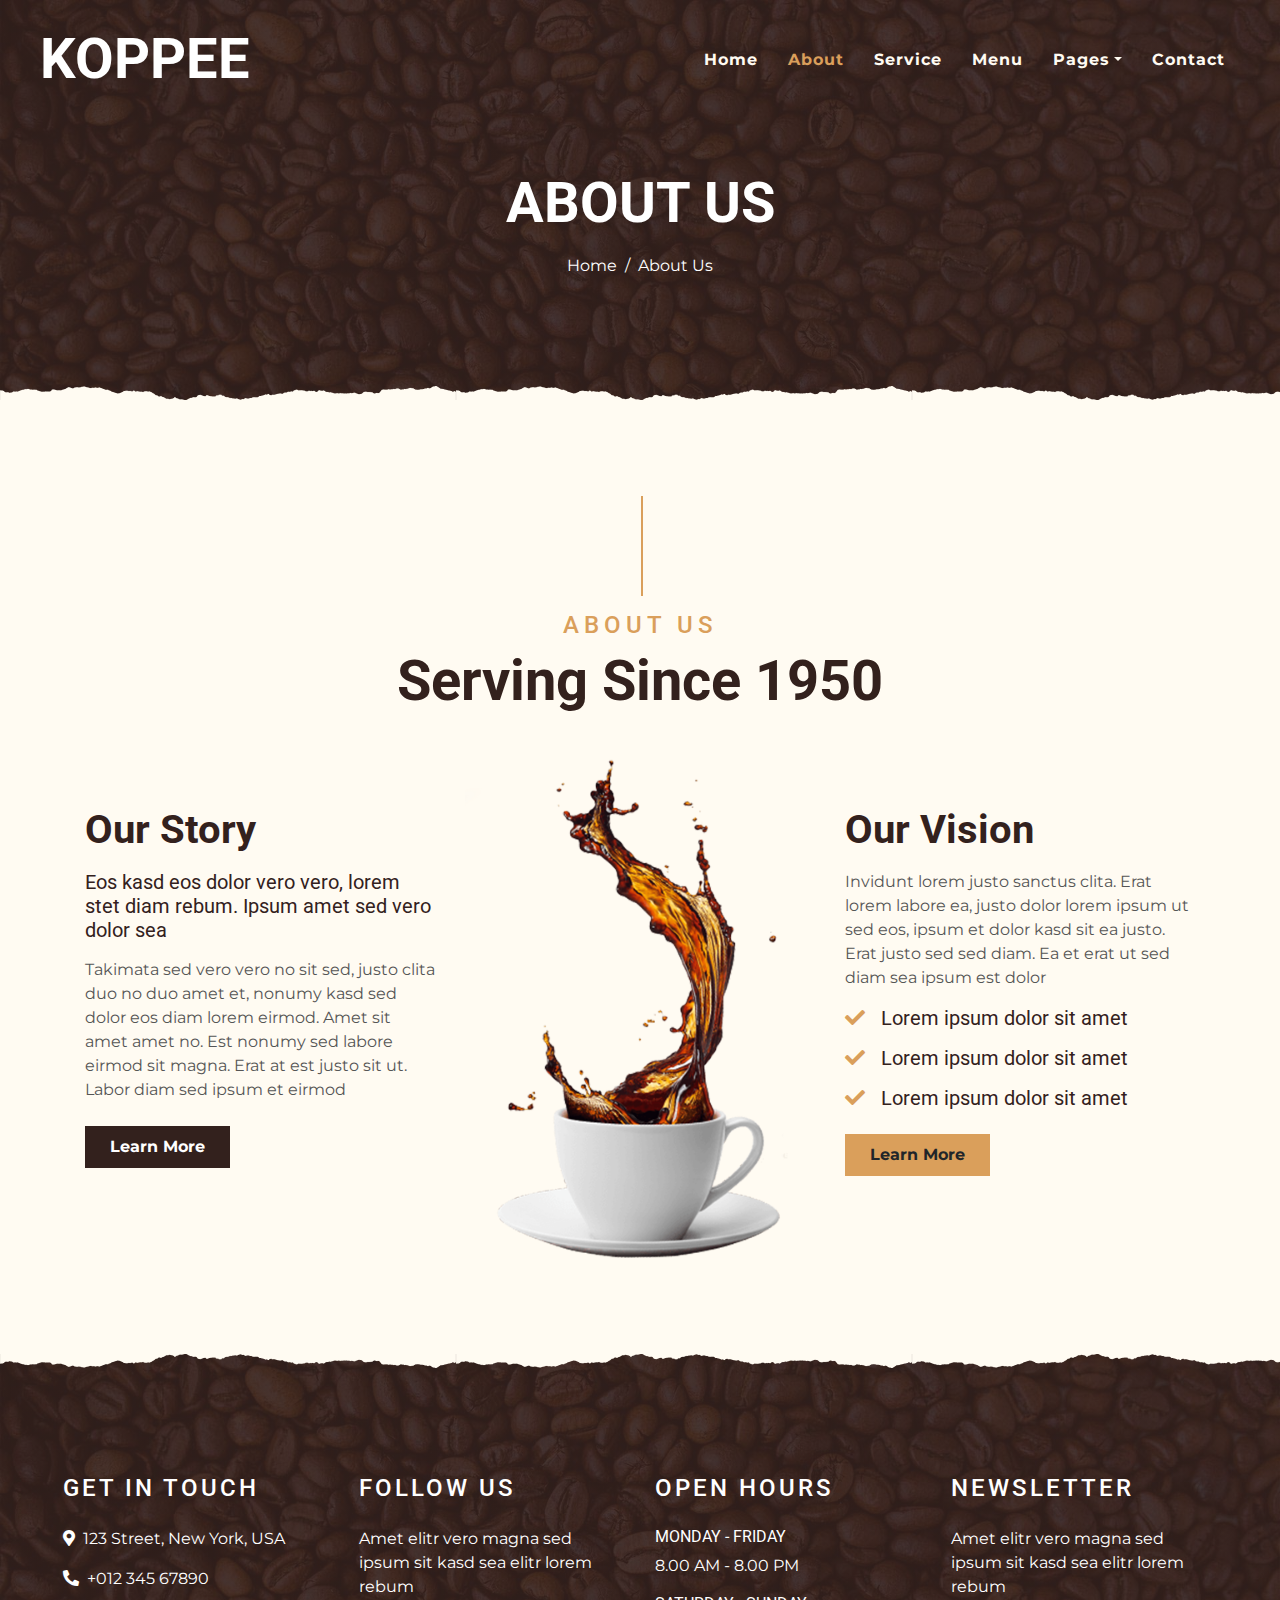
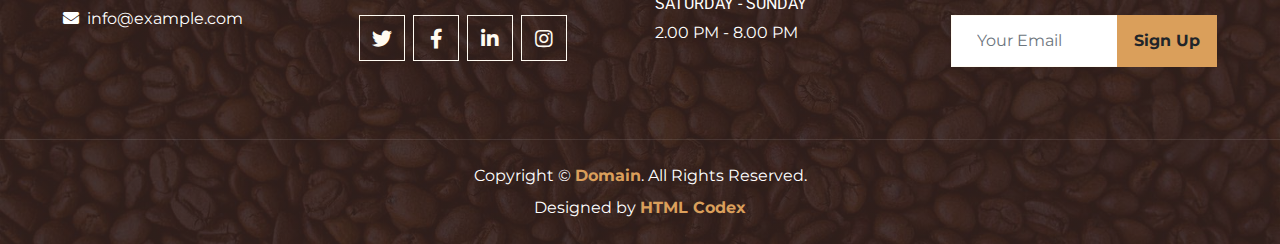
==== about.html @ 24afc3ce "first commit" ====
<!DOCTYPE html>
<html lang="en">

<head>
    <meta charset="utf-8">
    <title>KOPPEE - Coffee Shop HTML Template</title>
    <meta content="width=device-width, initial-scale=1.0" name="viewport">
    <meta content="Free Website Template" name="keywords">
    <meta content="Free Website Template" name="description">

    <!-- Favicon -->
    <link href="img/favicon.ico" rel="icon">

    <!-- Google Font -->
    <link rel="preconnect" href="https://fonts.gstatic.com">
    <link href="https://fonts.googleapis.com/css2?family=Montserrat:wght@200;400&family=Roboto:wght@400;500;700&display=swap" rel="stylesheet"> 

    <!-- Font Awesome -->
    <link href="https://cdnjs.cloudflare.com/ajax/libs/font-awesome/5.10.0/css/all.min.css" rel="stylesheet">

    <!-- Libraries Stylesheet -->
    <link href="lib/owlcarousel/assets/owl.carousel.min.css" rel="stylesheet">
    <link href="lib/tempusdominus/css/tempusdominus-bootstrap-4.min.css" rel="stylesheet" />

    <!-- Customized Bootstrap Stylesheet -->
    <link href="css/style.min.css" rel="stylesheet">
</head>

<body>
    <!-- Navbar Start -->
    <div class="container-fluid p-0 nav-bar">
        <nav class="navbar navbar-expand-lg bg-none navbar-dark py-3">
            <a href="index.html" class="navbar-brand px-lg-4 m-0">
                <h1 class="m-0 display-4 text-uppercase text-white">KOPPEE</h1>
            </a>
            <button type="button" class="navbar-toggler" data-toggle="collapse" data-target="#navbarCollapse">
                <span class="navbar-toggler-icon"></span>
            </button>
            <div class="collapse navbar-collapse justify-content-between" id="navbarCollapse">
                <div class="navbar-nav ml-auto p-4">
                    <a href="index.html" class="nav-item nav-link">Home</a>
                    <a href="about.html" class="nav-item nav-link active">About</a>
                    <a href="service.html" class="nav-item nav-link">Service</a>
                    <a href="menu.html" class="nav-item nav-link">Menu</a>
                    <div class="nav-item dropdown">
                        <a href="#" class="nav-link dropdown-toggle" data-toggle="dropdown">Pages</a>
                        <div class="dropdown-menu text-capitalize">
                            <a href="reservation.html" class="dropdown-item">Reservation</a>
                            <a href="testimonial.html" class="dropdown-item">Testimonial</a>
                        </div>
                    </div>
                    <a href="contact.html" class="nav-item nav-link">Contact</a>
                </div>
            </div>
        </nav>
    </div>
    <!-- Navbar End -->


    <!-- Page Header Start -->
    <div class="container-fluid page-header mb-5 position-relative overlay-bottom">
        <div class="d-flex flex-column align-items-center justify-content-center pt-0 pt-lg-5" style="min-height: 400px">
            <h1 class="display-4 mb-3 mt-0 mt-lg-5 text-white text-uppercase">About Us</h1>
            <div class="d-inline-flex mb-lg-5">
                <p class="m-0 text-white"><a class="text-white" href="">Home</a></p>
                <p class="m-0 text-white px-2">/</p>
                <p class="m-0 text-white">About Us</p>
            </div>
        </div>
    </div>
    <!-- Page Header End -->


    <!-- About Start -->
    <div class="container-fluid py-5">
        <div class="container">
            <div class="section-title">
                <h4 class="text-primary text-uppercase" style="letter-spacing: 5px;">About Us</h4>
                <h1 class="display-4">Serving Since 1950</h1>
            </div>
            <div class="row">
                <div class="col-lg-4 py-0 py-lg-5">
                    <h1 class="mb-3">Our Story</h1>
                    <h5 class="mb-3">Eos kasd eos dolor vero vero, lorem stet diam rebum. Ipsum amet sed vero dolor sea</h5>
                    <p>Takimata sed vero vero no sit sed, justo clita duo no duo amet et, nonumy kasd sed dolor eos diam lorem eirmod. Amet sit amet amet no. Est nonumy sed labore eirmod sit magna. Erat at est justo sit ut. Labor diam sed ipsum et eirmod</p>
                    <a href="" class="btn btn-secondary font-weight-bold py-2 px-4 mt-2">Learn More</a>
                </div>
                <div class="col-lg-4 py-5 py-lg-0" style="min-height: 500px;">
                    <div class="position-relative h-100">
                        <img class="position-absolute w-100 h-100" src="img/about.png" style="object-fit: cover;">
                    </div>
                </div>
                <div class="col-lg-4 py-0 py-lg-5">
                    <h1 class="mb-3">Our Vision</h1>
                    <p>Invidunt lorem justo sanctus clita. Erat lorem labore ea, justo dolor lorem ipsum ut sed eos, ipsum et dolor kasd sit ea justo. Erat justo sed sed diam. Ea et erat ut sed diam sea ipsum est dolor</p>
                    <h5 class="mb-3"><i class="fa fa-check text-primary mr-3"></i>Lorem ipsum dolor sit amet</h5>
                    <h5 class="mb-3"><i class="fa fa-check text-primary mr-3"></i>Lorem ipsum dolor sit amet</h5>
                    <h5 class="mb-3"><i class="fa fa-check text-primary mr-3"></i>Lorem ipsum dolor sit amet</h5>
                    <a href="" class="btn btn-primary font-weight-bold py-2 px-4 mt-2">Learn More</a>
                </div>
            </div>
        </div>
    </div>
    <!-- About End -->


    <!-- Footer Start -->
    <div class="container-fluid footer text-white mt-5 pt-5 px-0 position-relative overlay-top">
        <div class="row mx-0 pt-5 px-sm-3 px-lg-5 mt-4">
            <div class="col-lg-3 col-md-6 mb-5">
                <h4 class="text-white text-uppercase mb-4" style="letter-spacing: 3px;">Get In Touch</h4>
                <p><i class="fa fa-map-marker-alt mr-2"></i>123 Street, New York, USA</p>
                <p><i class="fa fa-phone-alt mr-2"></i>+012 345 67890</p>
                <p class="m-0"><i class="fa fa-envelope mr-2"></i>info@example.com</p>
            </div>
            <div class="col-lg-3 col-md-6 mb-5">
                <h4 class="text-white text-uppercase mb-4" style="letter-spacing: 3px;">Follow Us</h4>
                <p>Amet elitr vero magna sed ipsum sit kasd sea elitr lorem rebum</p>
                <div class="d-flex justify-content-start">
                    <a class="btn btn-lg btn-outline-light btn-lg-square mr-2" href="#"><i class="fab fa-twitter"></i></a>
                    <a class="btn btn-lg btn-outline-light btn-lg-square mr-2" href="#"><i class="fab fa-facebook-f"></i></a>
                    <a class="btn btn-lg btn-outline-light btn-lg-square mr-2" href="#"><i class="fab fa-linkedin-in"></i></a>
                    <a class="btn btn-lg btn-outline-light btn-lg-square" href="#"><i class="fab fa-instagram"></i></a>
                </div>
            </div>
            <div class="col-lg-3 col-md-6 mb-5">
                <h4 class="text-white text-uppercase mb-4" style="letter-spacing: 3px;">Open Hours</h4>
                <div>
                    <h6 class="text-white text-uppercase">Monday - Friday</h6>
                    <p>8.00 AM - 8.00 PM</p>
                    <h6 class="text-white text-uppercase">Saturday - Sunday</h6>
                    <p>2.00 PM - 8.00 PM</p>
                </div>
            </div>
            <div class="col-lg-3 col-md-6 mb-5">
                <h4 class="text-white text-uppercase mb-4" style="letter-spacing: 3px;">Newsletter</h4>
                <p>Amet elitr vero magna sed ipsum sit kasd sea elitr lorem rebum</p>
                <div class="w-100">
                    <div class="input-group">
                        <input type="text" class="form-control border-light" style="padding: 25px;" placeholder="Your Email">
                        <div class="input-group-append">
                            <button class="btn btn-primary font-weight-bold px-3">Sign Up</button>
                        </div>
                    </div>
                </div>
            </div>
        </div>
        <div class="container-fluid text-center text-white border-top mt-4 py-4 px-sm-3 px-md-5" style="border-color: rgba(256, 256, 256, .1) !important;">
            <p class="mb-2 text-white">Copyright &copy; <a class="font-weight-bold" href="#">Domain</a>. All Rights Reserved.</a></p>
            <p class="m-0 text-white">Designed by <a class="font-weight-bold" href="https://htmlcodex.com">HTML Codex</a></p>
        </div>
    </div>
    <!-- Footer End -->


    <!-- Back to Top -->
    <a href="#" class="btn btn-lg btn-primary btn-lg-square back-to-top"><i class="fa fa-angle-double-up"></i></a>


    <!-- JavaScript Libraries -->
    <script src="https://code.jquery.com/jquery-3.4.1.min.js"></script>
    <script src="https://stackpath.bootstrapcdn.com/bootstrap/4.4.1/js/bootstrap.bundle.min.js"></script>
    <script src="lib/easing/easing.min.js"></script>
    <script src="lib/waypoints/waypoints.min.js"></script>
    <script src="lib/owlcarousel/owl.carousel.min.js"></script>
    <script src="lib/tempusdominus/js/moment.min.js"></script>
    <script src="lib/tempusdominus/js/moment-timezone.min.js"></script>
    <script src="lib/tempusdominus/js/tempusdominus-bootstrap-4.min.js"></script>

    <!-- Contact Javascript File -->
    <script src="mail/jqBootstrapValidation.min.js"></script>
    <script src="mail/contact.js"></script>

    <!-- Template Javascript -->
    <script src="js/main.js"></script>
</body>

</html>
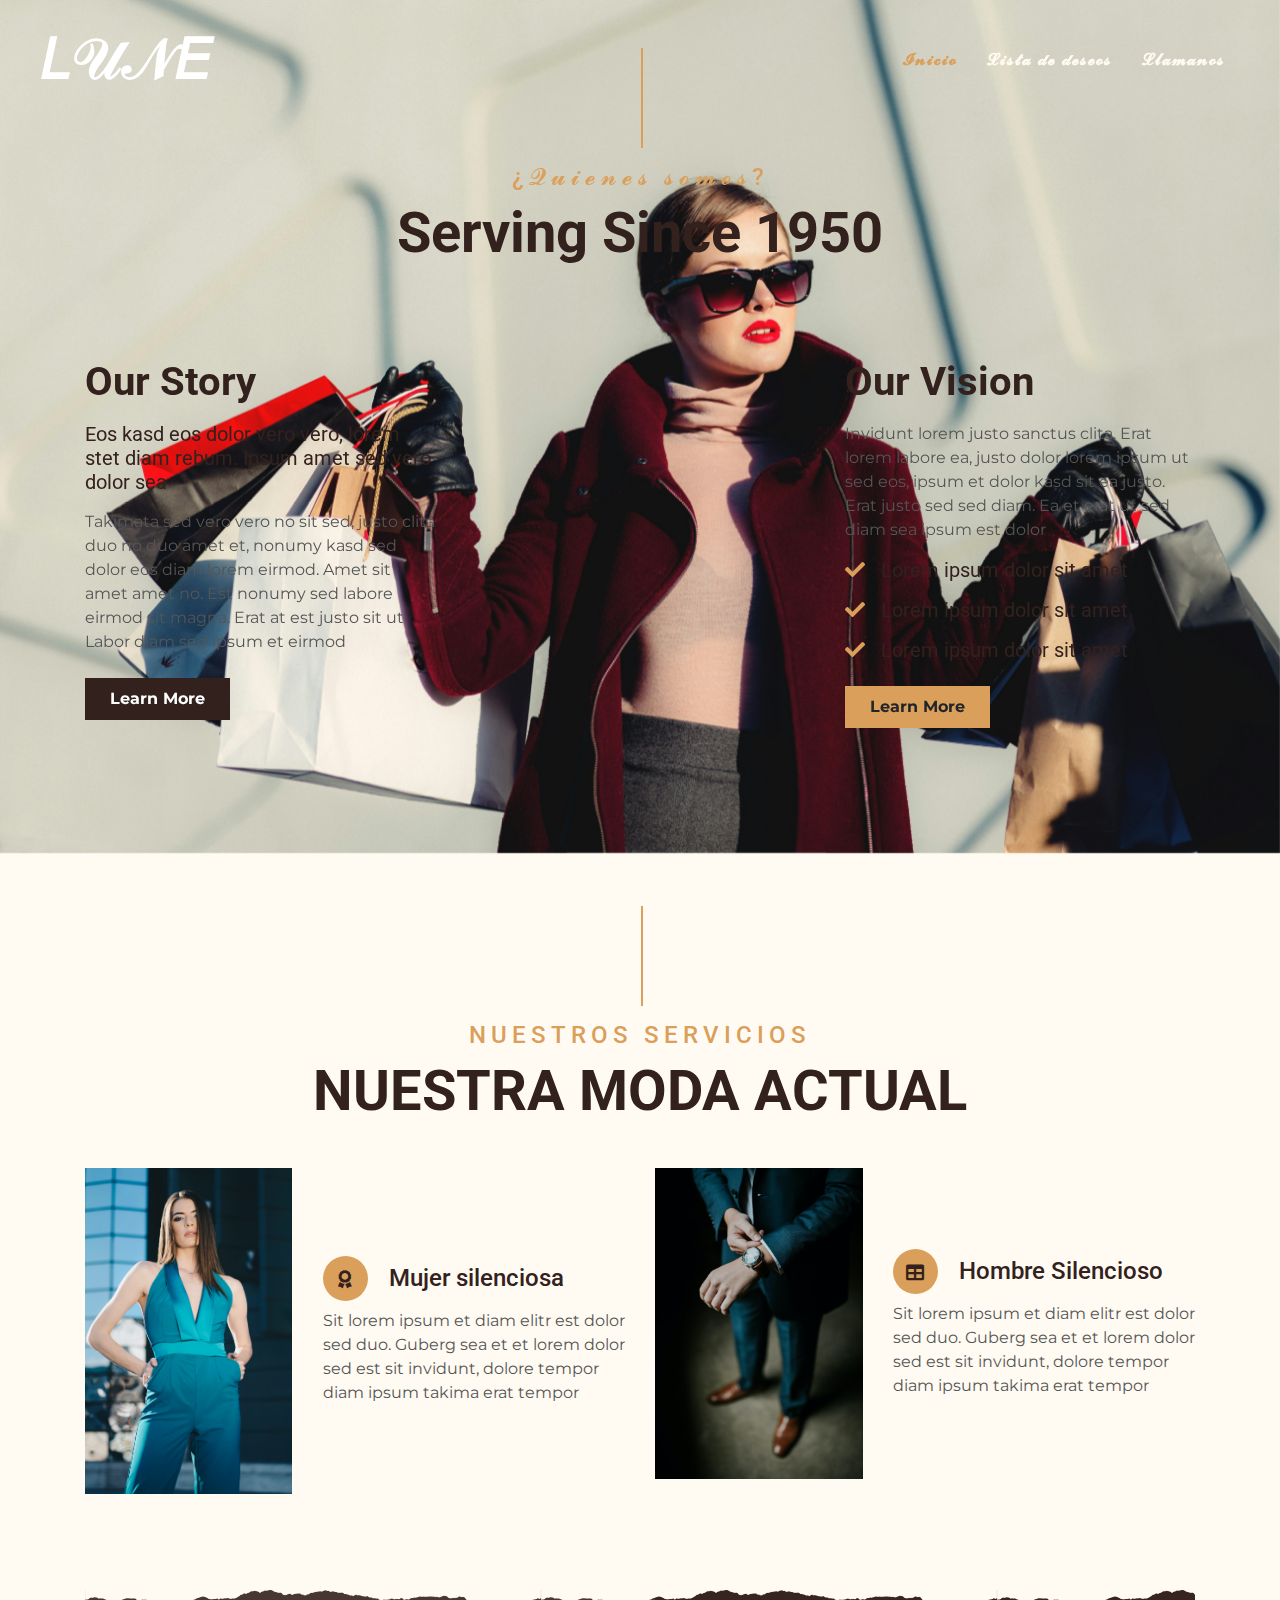
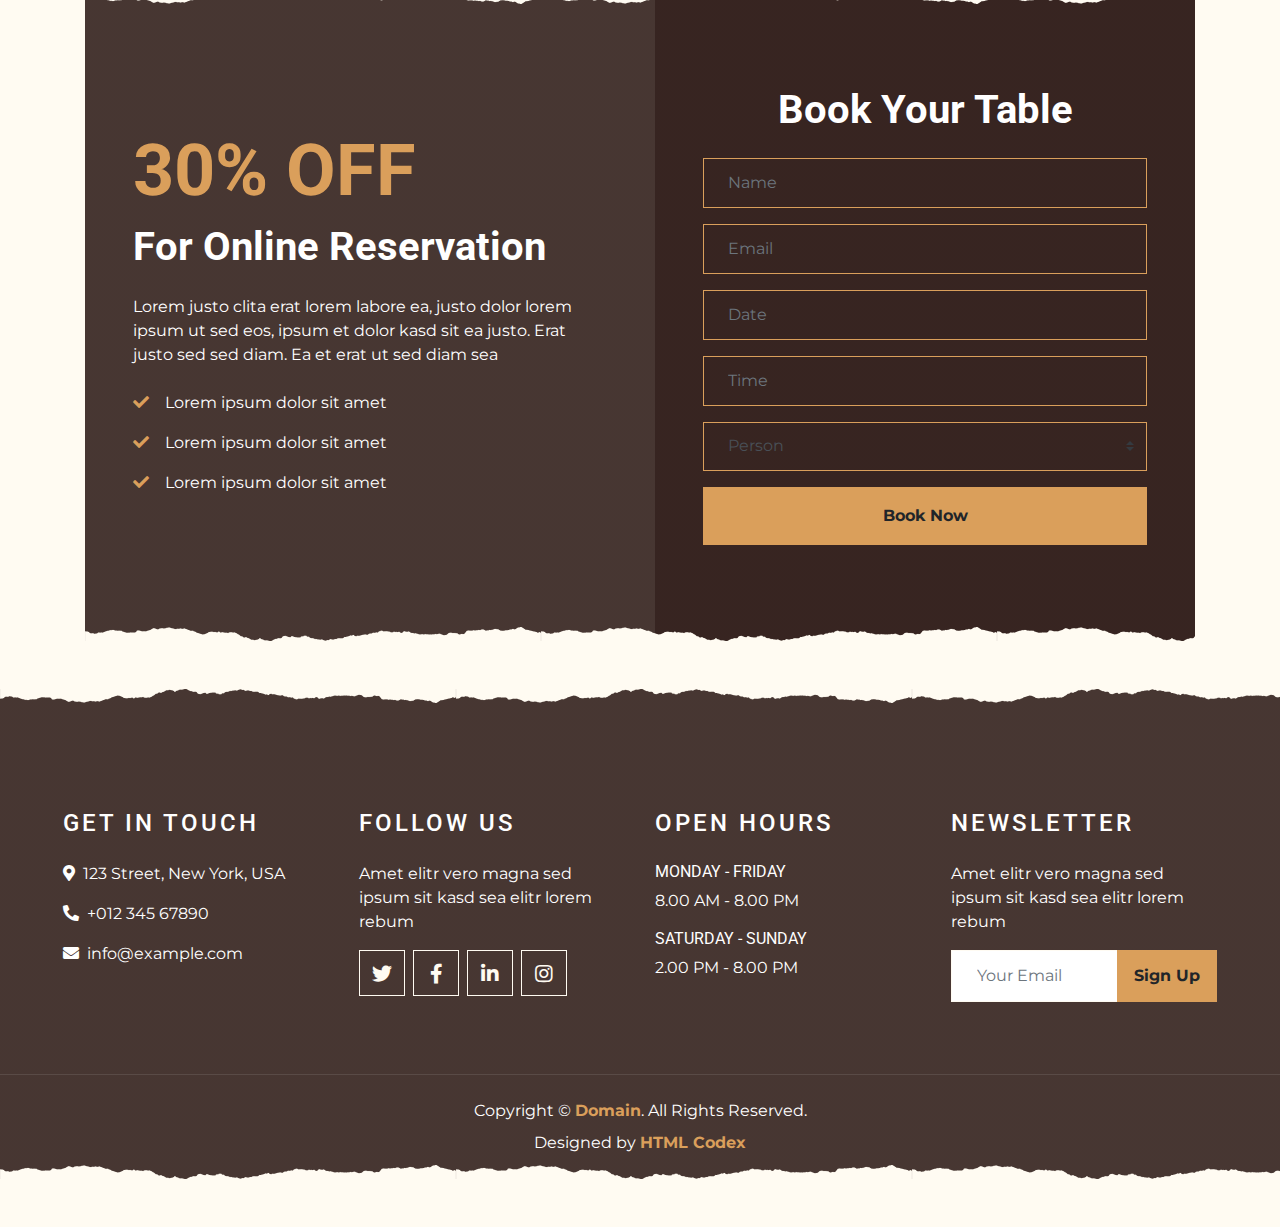
==== commit 2cdf2c47: "nuevos cambios" ====
--- a/about.html
+++ b/about.html
@@ -3,13 +3,13 @@
 
 <head>
     <meta charset="utf-8">
-    <title>KOPPEE - Coffee Shop HTML Template</title>
+    <title>𝐿𝒰𝒩𝐸</title>
     <meta content="width=device-width, initial-scale=1.0" name="viewport">
     <meta content="Free Website Template" name="keywords">
     <meta content="Free Website Template" name="description">
 
     <!-- Favicon -->
-    <link href="img/favicon.ico" rel="icon">
+    <link href="https://firebasestorage.googleapis.com/v0/b/imagenes-4518a.appspot.com/o/media-luna.png?alt=media&token=88888343-a5ab-46a1-b555-6fc65797bf6e" rel="icon">
 
     <!-- Google Font -->
     <link rel="preconnect" href="https://fonts.gstatic.com">
@@ -31,51 +31,38 @@
     <div class="container-fluid p-0 nav-bar">
         <nav class="navbar navbar-expand-lg bg-none navbar-dark py-3">
             <a href="index.html" class="navbar-brand px-lg-4 m-0">
-                <h1 class="m-0 display-4 text-uppercase text-white">KOPPEE</h1>
+                <h1 class="m-0 display-4 text-uppercase text-white">𝐿𝒰𝒩𝐸</h1>
             </a>
             <button type="button" class="navbar-toggler" data-toggle="collapse" data-target="#navbarCollapse">
                 <span class="navbar-toggler-icon"></span>
             </button>
             <div class="collapse navbar-collapse justify-content-between" id="navbarCollapse">
                 <div class="navbar-nav ml-auto p-4">
-                    <a href="index.html" class="nav-item nav-link">Home</a>
-                    <a href="about.html" class="nav-item nav-link active">About</a>
-                    <a href="service.html" class="nav-item nav-link">Service</a>
-                    <a href="menu.html" class="nav-item nav-link">Menu</a>
-                    <div class="nav-item dropdown">
-                        <a href="#" class="nav-link dropdown-toggle" data-toggle="dropdown">Pages</a>
-                        <div class="dropdown-menu text-capitalize">
-                            <a href="reservation.html" class="dropdown-item">Reservation</a>
-                            <a href="testimonial.html" class="dropdown-item">Testimonial</a>
-                        </div>
-                    </div>
-                    <a href="contact.html" class="nav-item nav-link">Contact</a>
+                    <a href="index.html" class="nav-item nav-link active">𝓘𝓷𝓲𝓬𝓲𝓸</a>
+                    <a href="service.html" class="nav-item nav-link">𝓛𝓲𝓼𝓽𝓪 𝓭𝓮 𝓭𝓮𝓼𝓮𝓸𝓼</a>
+                    <a href="contact.html" class="nav-item nav-link">𝓛𝓵𝓪𝓶𝓪𝓷𝓸𝓼</a>
                 </div>
             </div>
         </nav>
     </div>
     <!-- Navbar End -->
 
-
-    <!-- Page Header Start -->
-    <div class="container-fluid page-header mb-5 position-relative overlay-bottom">
-        <div class="d-flex flex-column align-items-center justify-content-center pt-0 pt-lg-5" style="min-height: 400px">
-            <h1 class="display-4 mb-3 mt-0 mt-lg-5 text-white text-uppercase">About Us</h1>
-            <div class="d-inline-flex mb-lg-5">
-                <p class="m-0 text-white"><a class="text-white" href="">Home</a></p>
-                <p class="m-0 text-white px-2">/</p>
-                <p class="m-0 text-white">About Us</p>
-            </div>
-        </div>
-    </div>
-    <!-- Page Header End -->
+    <!-- Carousel Start -->
+    <div class="container-fluid p-0 mb-5">
+        <div id="blog-carousel" class="carousel slide overlay-bottom" data-ride="carousel">
+            <div class="carousel-inner">
+                <div class="carousel-item active">
+                    <img class="w-100" src="img/foto-3.jpg" alt="Image">
+
+    </div>
+    <!-- Carousel End -->
 
 
     <!-- About Start -->
     <div class="container-fluid py-5">
         <div class="container">
             <div class="section-title">
-                <h4 class="text-primary text-uppercase" style="letter-spacing: 5px;">About Us</h4>
+                <h4 class="text-primary text-uppercase" style="letter-spacing: 5px;">¿𝓠𝓾𝓲𝓮𝓷𝓮𝓼 𝓼𝓸𝓶𝓸𝓼?</h4>
                 <h1 class="display-4">Serving Since 1950</h1>
             </div>
             <div class="row">
@@ -87,7 +74,6 @@
                 </div>
                 <div class="col-lg-4 py-5 py-lg-0" style="min-height: 500px;">
                     <div class="position-relative h-100">
-                        <img class="position-absolute w-100 h-100" src="img/about.png" style="object-fit: cover;">
                     </div>
                 </div>
                 <div class="col-lg-4 py-0 py-lg-5">
@@ -102,6 +88,111 @@
         </div>
     </div>
     <!-- About End -->
+
+
+    <!-- Service Start -->
+    <div class="container-fluid pt-5">
+        <div class="container">
+            <div class="section-title">
+                <h4 class="text-primary text-uppercase" style="letter-spacing: 5px;"> Nuestros Servicios</h4>
+                <h1 class="display-4">NUESTRA MODA ACTUAL</h1>
+            </div>
+            <div class="row">
+                
+                <div class="col-lg-6 mb-5">
+                    <div class="row align-items-center">
+                        <div class="col-sm-5">
+                            <img class="img-fluid mb-3 mb-sm-0" src="img/foto-4.jpg" alt="">
+                        </div>
+                        <div class="col-sm-7">
+                            <h4><i class="fa fa-award service-icon"></i> Mujer silenciosa</h4>
+                            <p class="m-0">Sit lorem ipsum et diam elitr est dolor sed duo. Guberg sea et et lorem dolor sed est sit
+                                invidunt, dolore tempor diam ipsum takima erat tempor</p>
+                        </div>
+                    </div>
+                </div>
+                <div class="col-lg-6 mb-5">
+                    <div class="row align-items-center">
+                        <div class="col-sm-5">
+                            <img class="img-fluid mb-3 mb-sm-0" src="img/foto-5.jpg" alt="">
+                        </div>
+                        <div class="col-sm-7">
+                            <h4><i class="fa fa-table service-icon"></i> Hombre Silencioso</h4>
+                            <p class="m-0">Sit lorem ipsum et diam elitr est dolor sed duo. Guberg sea et et lorem dolor sed est sit
+                                invidunt, dolore tempor diam ipsum takima erat tempor</p>
+                        </div>
+                    </div>
+                </div>
+            </div>
+        </div>
+    </div>
+    <!-- Service End -->
+
+
+    <!-- Reservation Start -->
+    <div class="container-fluid my-5">
+        <div class="container">
+            <div class="reservation position-relative overlay-top overlay-bottom">
+                <div class="row align-items-center">
+                    <div class="col-lg-6 my-5 my-lg-0">
+                        <div class="p-5">
+                            <div class="mb-4">
+                                <h1 class="display-3 text-primary">30% OFF</h1>
+                                <h1 class="text-white">For Online Reservation</h1>
+                            </div>
+                            <p class="text-white">Lorem justo clita erat lorem labore ea, justo dolor lorem ipsum ut sed eos,
+                                ipsum et dolor kasd sit ea justo. Erat justo sed sed diam. Ea et erat ut sed diam sea</p>
+                            <ul class="list-inline text-white m-0">
+                                <li class="py-2"><i class="fa fa-check text-primary mr-3"></i>Lorem ipsum dolor sit amet</li>
+                                <li class="py-2"><i class="fa fa-check text-primary mr-3"></i>Lorem ipsum dolor sit amet</li>
+                                <li class="py-2"><i class="fa fa-check text-primary mr-3"></i>Lorem ipsum dolor sit amet</li>
+                            </ul>
+                        </div>
+                    </div>
+                    <div class="col-lg-6">
+                        <div class="text-center p-5" style="background: rgba(51, 33, 29, .8);">
+                            <h1 class="text-white mb-4 mt-5">Book Your Table</h1>
+                            <form class="mb-5">
+                                <div class="form-group">
+                                    <input type="text" class="form-control bg-transparent border-primary p-4" placeholder="Name"
+                                        required="required" />
+                                </div>
+                                <div class="form-group">
+                                    <input type="email" class="form-control bg-transparent border-primary p-4" placeholder="Email"
+                                        required="required" />
+                                </div>
+                                <div class="form-group">
+                                    <div class="date" id="date" data-target-input="nearest">
+                                        <input type="text" class="form-control bg-transparent border-primary p-4 datetimepicker-input" placeholder="Date" data-target="#date" data-toggle="datetimepicker"/>
+                                    </div>
+                                </div>
+                                <div class="form-group">
+                                    <div class="time" id="time" data-target-input="nearest">
+                                        <input type="text" class="form-control bg-transparent border-primary p-4 datetimepicker-input" placeholder="Time" data-target="#time" data-toggle="datetimepicker"/>
+                                    </div>
+                                </div>
+                                <div class="form-group">
+                                    <select class="custom-select bg-transparent border-primary px-4" style="height: 49px;">
+                                        <option selected>Person</option>
+                                        <option value="1">Person 1</option>
+                                        <option value="2">Person 2</option>
+                                        <option value="3">Person 3</option>
+                                        <option value="3">Person 4</option>
+                                    </select>
+                                </div>
+                                
+                                <div>
+                                    <button class="btn btn-primary btn-block font-weight-bold py-3" type="submit">Book Now</button>
+                                </div>
+                            </form>
+                        </div>
+                    </div>
+                </div>
+            </div>
+        </div>
+    </div>
+    <!-- Reservation End -->
+
 
 
     <!-- Footer Start -->
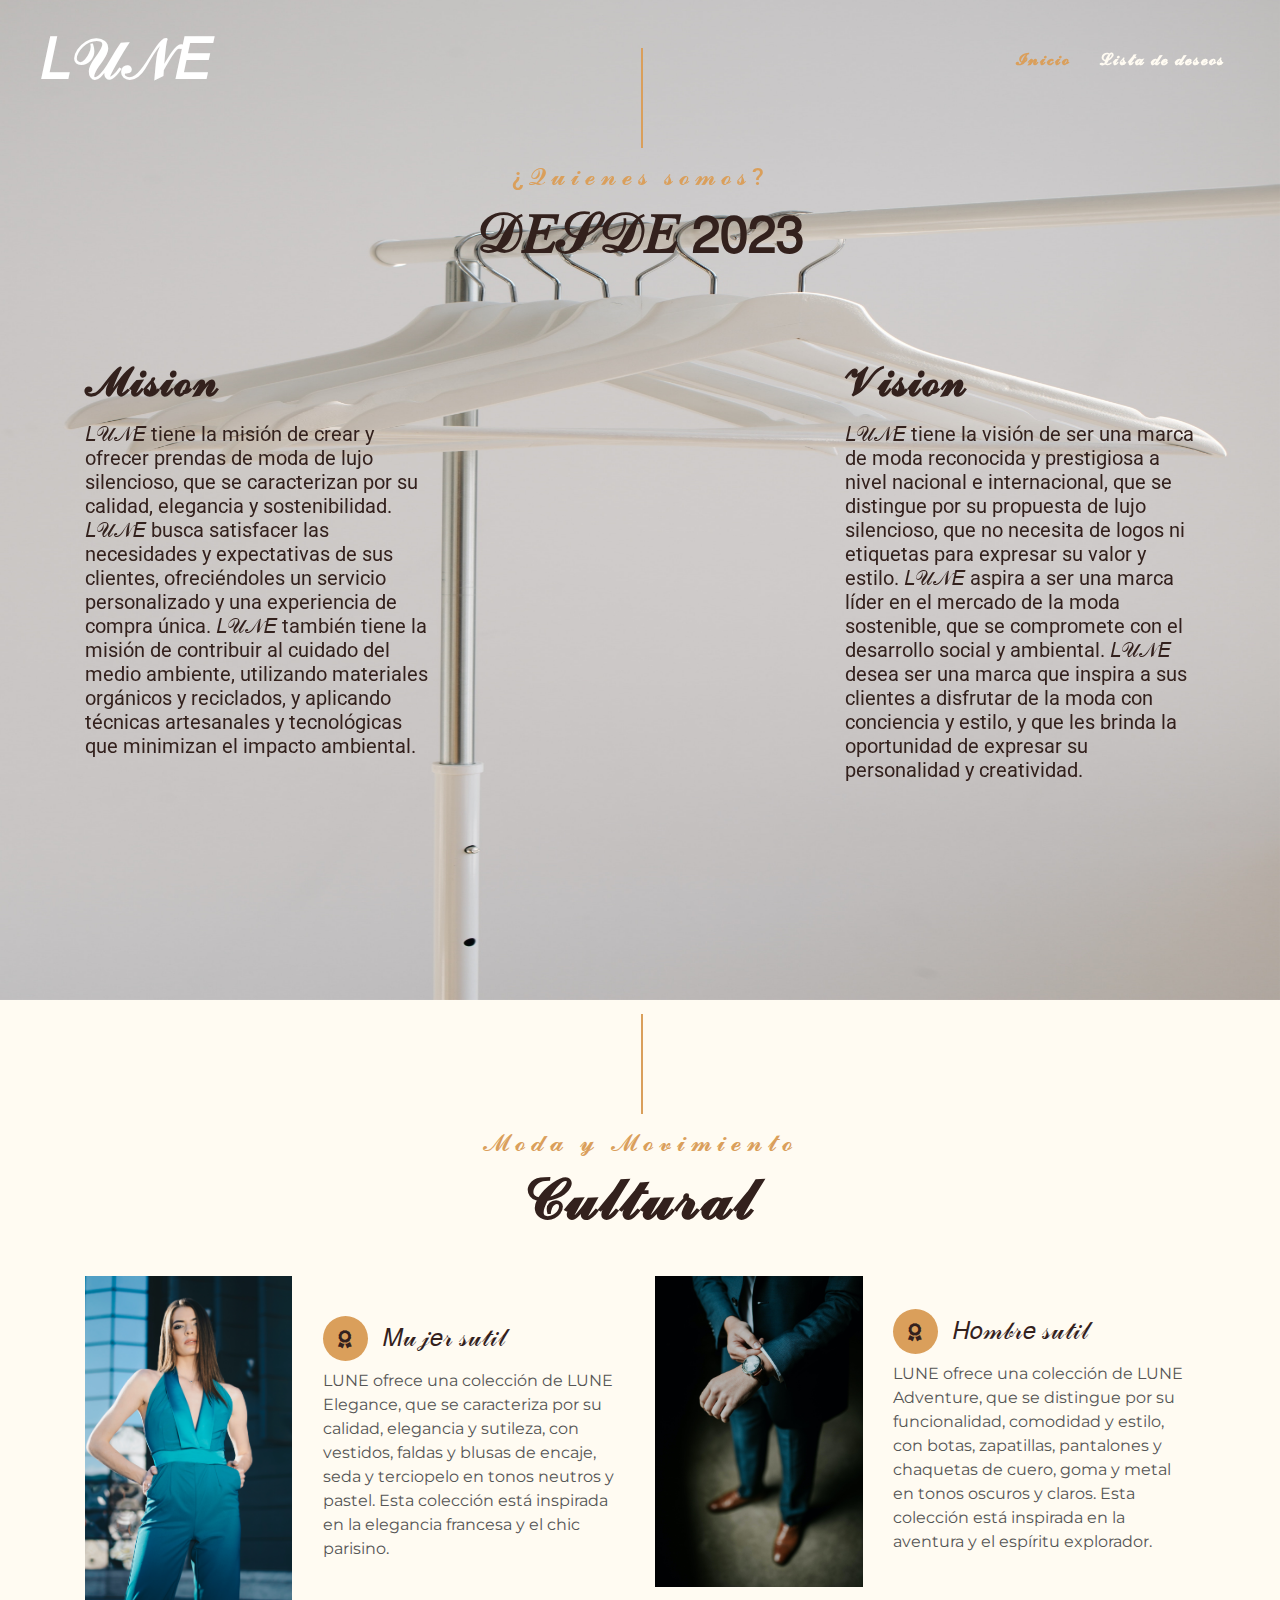
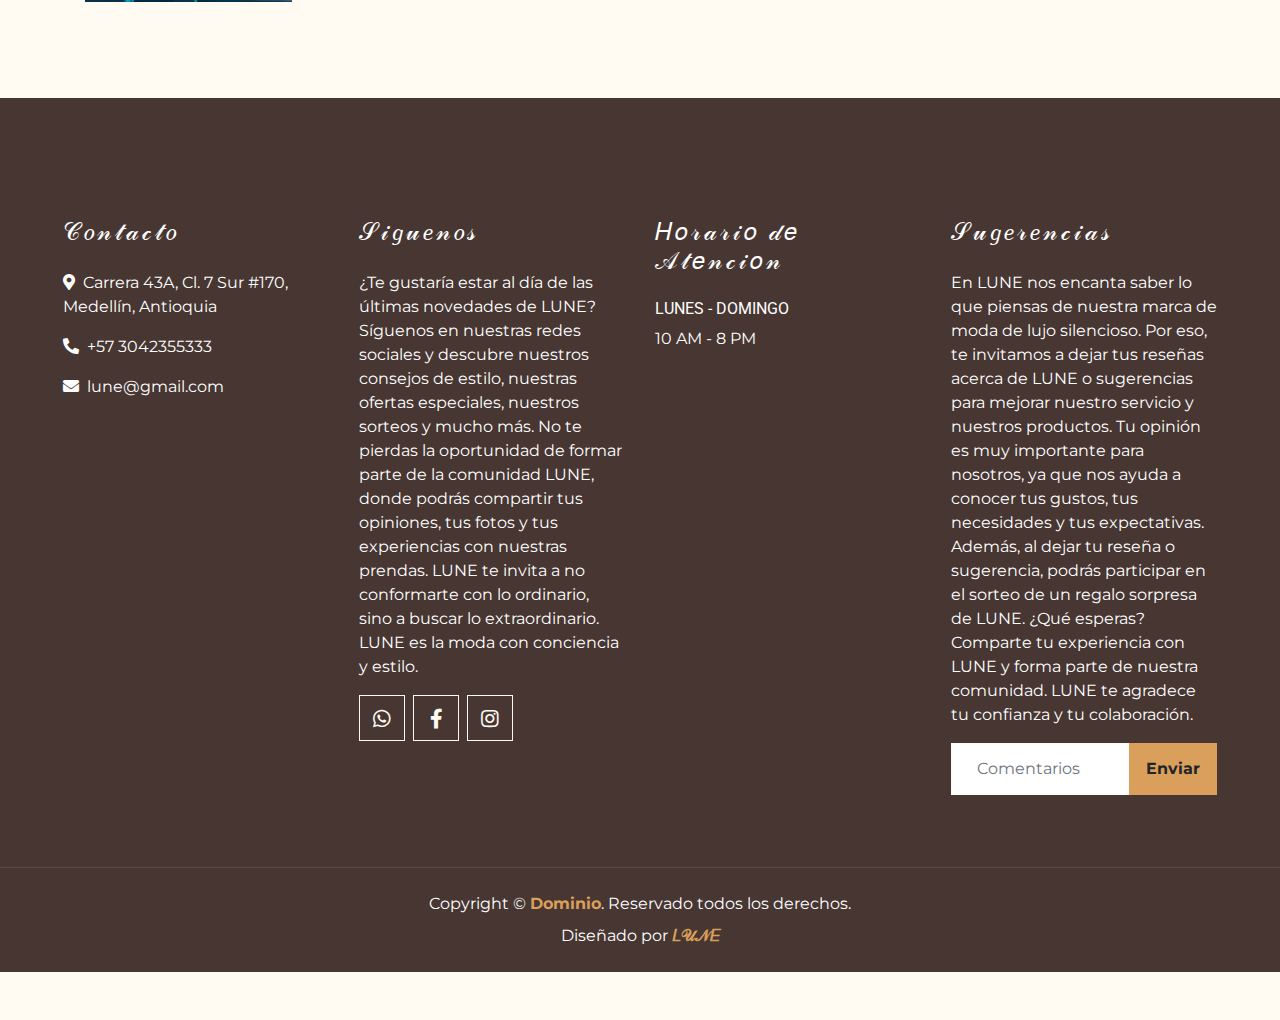
==== commit 918096b6: "nuevos cambios" ====
--- a/about.html
+++ b/about.html
@@ -9,11 +9,15 @@
     <meta content="Free Website Template" name="description">
 
     <!-- Favicon -->
-    <link href="https://firebasestorage.googleapis.com/v0/b/imagenes-4518a.appspot.com/o/media-luna.png?alt=media&token=88888343-a5ab-46a1-b555-6fc65797bf6e" rel="icon">
+    <link
+        href="https://firebasestorage.googleapis.com/v0/b/imagenes-4518a.appspot.com/o/media-luna.png?alt=media&token=88888343-a5ab-46a1-b555-6fc65797bf6e"
+        rel="icon">
 
     <!-- Google Font -->
     <link rel="preconnect" href="https://fonts.gstatic.com">
-    <link href="https://fonts.googleapis.com/css2?family=Montserrat:wght@200;400&family=Roboto:wght@400;500;700&display=swap" rel="stylesheet"> 
+    <link
+        href="https://fonts.googleapis.com/css2?family=Montserrat:wght@200;400&family=Roboto:wght@400;500;700&display=swap"
+        rel="stylesheet">
 
     <!-- Font Awesome -->
     <link href="https://cdnjs.cloudflare.com/ajax/libs/font-awesome/5.10.0/css/all.min.css" rel="stylesheet">
@@ -28,6 +32,8 @@
 
 <body>
     <!-- Navbar Start -->
+
+
     <div class="container-fluid p-0 nav-bar">
         <nav class="navbar navbar-expand-lg bg-none navbar-dark py-3">
             <a href="index.html" class="navbar-brand px-lg-4 m-0">
@@ -40,7 +46,7 @@
                 <div class="navbar-nav ml-auto p-4">
                     <a href="index.html" class="nav-item nav-link active">𝓘𝓷𝓲𝓬𝓲𝓸</a>
                     <a href="service.html" class="nav-item nav-link">𝓛𝓲𝓼𝓽𝓪 𝓭𝓮 𝓭𝓮𝓼𝓮𝓸𝓼</a>
-                    <a href="contact.html" class="nav-item nav-link">𝓛𝓵𝓪𝓶𝓪𝓷𝓸𝓼</a>
+                    
                 </div>
             </div>
         </nav>
@@ -52,218 +58,163 @@
         <div id="blog-carousel" class="carousel slide overlay-bottom" data-ride="carousel">
             <div class="carousel-inner">
                 <div class="carousel-item active">
-                    <img class="w-100" src="img/foto-3.jpg" alt="Image">
-
-    </div>
-    <!-- Carousel End -->
-
-
-    <!-- About Start -->
-    <div class="container-fluid py-5">
-        <div class="container">
-            <div class="section-title">
-                <h4 class="text-primary text-uppercase" style="letter-spacing: 5px;">¿𝓠𝓾𝓲𝓮𝓷𝓮𝓼 𝓼𝓸𝓶𝓸𝓼?</h4>
-                <h1 class="display-4">Serving Since 1950</h1>
-            </div>
-            <div class="row">
-                <div class="col-lg-4 py-0 py-lg-5">
-                    <h1 class="mb-3">Our Story</h1>
-                    <h5 class="mb-3">Eos kasd eos dolor vero vero, lorem stet diam rebum. Ipsum amet sed vero dolor sea</h5>
-                    <p>Takimata sed vero vero no sit sed, justo clita duo no duo amet et, nonumy kasd sed dolor eos diam lorem eirmod. Amet sit amet amet no. Est nonumy sed labore eirmod sit magna. Erat at est justo sit ut. Labor diam sed ipsum et eirmod</p>
-                    <a href="" class="btn btn-secondary font-weight-bold py-2 px-4 mt-2">Learn More</a>
-                </div>
-                <div class="col-lg-4 py-5 py-lg-0" style="min-height: 500px;">
-                    <div class="position-relative h-100">
-                    </div>
-                </div>
-                <div class="col-lg-4 py-0 py-lg-5">
-                    <h1 class="mb-3">Our Vision</h1>
-                    <p>Invidunt lorem justo sanctus clita. Erat lorem labore ea, justo dolor lorem ipsum ut sed eos, ipsum et dolor kasd sit ea justo. Erat justo sed sed diam. Ea et erat ut sed diam sea ipsum est dolor</p>
-                    <h5 class="mb-3"><i class="fa fa-check text-primary mr-3"></i>Lorem ipsum dolor sit amet</h5>
-                    <h5 class="mb-3"><i class="fa fa-check text-primary mr-3"></i>Lorem ipsum dolor sit amet</h5>
-                    <h5 class="mb-3"><i class="fa fa-check text-primary mr-3"></i>Lorem ipsum dolor sit amet</h5>
-                    <a href="" class="btn btn-primary font-weight-bold py-2 px-4 mt-2">Learn More</a>
-                </div>
-            </div>
-        </div>
-    </div>
-    <!-- About End -->
-
-
-    <!-- Service Start -->
-    <div class="container-fluid pt-5">
-        <div class="container">
-            <div class="section-title">
-                <h4 class="text-primary text-uppercase" style="letter-spacing: 5px;"> Nuestros Servicios</h4>
-                <h1 class="display-4">NUESTRA MODA ACTUAL</h1>
-            </div>
-            <div class="row">
-                
-                <div class="col-lg-6 mb-5">
-                    <div class="row align-items-center">
-                        <div class="col-sm-5">
-                            <img class="img-fluid mb-3 mb-sm-0" src="img/foto-4.jpg" alt="">
-                        </div>
-                        <div class="col-sm-7">
-                            <h4><i class="fa fa-award service-icon"></i> Mujer silenciosa</h4>
-                            <p class="m-0">Sit lorem ipsum et diam elitr est dolor sed duo. Guberg sea et et lorem dolor sed est sit
-                                invidunt, dolore tempor diam ipsum takima erat tempor</p>
-                        </div>
-                    </div>
-                </div>
-                <div class="col-lg-6 mb-5">
-                    <div class="row align-items-center">
-                        <div class="col-sm-5">
-                            <img class="img-fluid mb-3 mb-sm-0" src="img/foto-5.jpg" alt="">
-                        </div>
-                        <div class="col-sm-7">
-                            <h4><i class="fa fa-table service-icon"></i> Hombre Silencioso</h4>
-                            <p class="m-0">Sit lorem ipsum et diam elitr est dolor sed duo. Guberg sea et et lorem dolor sed est sit
-                                invidunt, dolore tempor diam ipsum takima erat tempor</p>
-                        </div>
-                    </div>
-                </div>
-            </div>
-        </div>
-    </div>
-    <!-- Service End -->
-
-
-    <!-- Reservation Start -->
-    <div class="container-fluid my-5">
-        <div class="container">
-            <div class="reservation position-relative overlay-top overlay-bottom">
-                <div class="row align-items-center">
-                    <div class="col-lg-6 my-5 my-lg-0">
-                        <div class="p-5">
-                            <div class="mb-4">
-                                <h1 class="display-3 text-primary">30% OFF</h1>
-                                <h1 class="text-white">For Online Reservation</h1>
-                            </div>
-                            <p class="text-white">Lorem justo clita erat lorem labore ea, justo dolor lorem ipsum ut sed eos,
-                                ipsum et dolor kasd sit ea justo. Erat justo sed sed diam. Ea et erat ut sed diam sea</p>
-                            <ul class="list-inline text-white m-0">
-                                <li class="py-2"><i class="fa fa-check text-primary mr-3"></i>Lorem ipsum dolor sit amet</li>
-                                <li class="py-2"><i class="fa fa-check text-primary mr-3"></i>Lorem ipsum dolor sit amet</li>
-                                <li class="py-2"><i class="fa fa-check text-primary mr-3"></i>Lorem ipsum dolor sit amet</li>
-                            </ul>
-                        </div>
-                    </div>
-                    <div class="col-lg-6">
-                        <div class="text-center p-5" style="background: rgba(51, 33, 29, .8);">
-                            <h1 class="text-white mb-4 mt-5">Book Your Table</h1>
-                            <form class="mb-5">
-                                <div class="form-group">
-                                    <input type="text" class="form-control bg-transparent border-primary p-4" placeholder="Name"
-                                        required="required" />
-                                </div>
-                                <div class="form-group">
-                                    <input type="email" class="form-control bg-transparent border-primary p-4" placeholder="Email"
-                                        required="required" />
-                                </div>
-                                <div class="form-group">
-                                    <div class="date" id="date" data-target-input="nearest">
-                                        <input type="text" class="form-control bg-transparent border-primary p-4 datetimepicker-input" placeholder="Date" data-target="#date" data-toggle="datetimepicker"/>
-                                    </div>
-                                </div>
-                                <div class="form-group">
-                                    <div class="time" id="time" data-target-input="nearest">
-                                        <input type="text" class="form-control bg-transparent border-primary p-4 datetimepicker-input" placeholder="Time" data-target="#time" data-toggle="datetimepicker"/>
-                                    </div>
-                                </div>
-                                <div class="form-group">
-                                    <select class="custom-select bg-transparent border-primary px-4" style="height: 49px;">
-                                        <option selected>Person</option>
-                                        <option value="1">Person 1</option>
-                                        <option value="2">Person 2</option>
-                                        <option value="3">Person 3</option>
-                                        <option value="3">Person 4</option>
-                                    </select>
-                                </div>
+                    <img class="w-100" src="img/foto-36.jpg" alt="Image" height="1000">
+                </div>
+                <!-- Carousel End -->
+
+                <!-- About Start -->
+           
+                <div class="container-fluid py-5">
+                    <div class="container">
+                        <div class="section-title">
+                            <h4 class="text-primary text-uppercase" style="letter-spacing: 5px;">¿𝓠𝓾𝓲𝓮𝓷𝓮𝓼
+                                𝓼𝓸𝓶𝓸𝓼?</h4>
+                            <h1 class="display-4">𝒟𝐸𝒮𝒟𝐸 𝟤𝟢𝟤𝟥</h1>
+                        </div>
+                        <div class="row">
+                            <div class="col-lg-4 py-0 py-lg-5">
+                                <h1 class="mb-3">𝓜𝓲𝓼𝓲𝓸𝓷</h1>
+                                <h5 class="mb-3"> 𝐿𝒰𝒩𝐸 tiene la misión de crear y ofrecer prendas de moda de lujo silencioso, que se caracterizan por su calidad, elegancia y sostenibilidad. 𝐿𝒰𝒩𝐸 busca satisfacer las necesidades y expectativas de sus clientes, ofreciéndoles un servicio personalizado y una experiencia de compra única. 𝐿𝒰𝒩𝐸 también tiene la misión de contribuir al cuidado del medio ambiente, utilizando materiales orgánicos y reciclados, y aplicando técnicas artesanales y tecnológicas que minimizan el impacto ambiental.</h5>
+                            </div>
+                             <div class="col-lg-4 py-5 py-lg-0" style="min-height: 500px;">
+                                <div class="position-relative h-100">
+                                </div>
+                            </div>
+                            <div class="col-lg-4 py-0 py-lg-5">
+                                <h1 class="mb-3">𝓥𝓲𝓼𝓲𝓸𝓷</h1>
+                                <h5 class="mb-3"> 𝐿𝒰𝒩𝐸 tiene la visión de ser una marca de moda reconocida y prestigiosa a nivel nacional e internacional, que se distingue por su propuesta de lujo silencioso, que no necesita de logos ni etiquetas para expresar su valor y estilo. 𝐿𝒰𝒩𝐸 aspira a ser una marca líder en el mercado de la moda sostenible, que se compromete con el desarrollo social y ambiental. 𝐿𝒰𝒩𝐸 desea ser una marca que inspira a sus clientes a disfrutar de la moda con conciencia y estilo, y que les brinda la oportunidad de expresar su personalidad y creatividad.</h5>
+                             </div>
+                        </div>
+                    </div>
+                </div>
+                <!-- About End -->
+                <br>
+                <br>
+                <br>
+
+
+                <!-- Service Start -->
+                <div class="container-fluid pt-5">
+                    <div class="container">
+                        <div class="section-title">
+                            <h4 class="text-primary text-uppercase" style="letter-spacing: 5px;"> 𝓜𝓸𝓭𝓪 𝔂 𝓜𝓸𝓿𝓲𝓶𝓲𝓮𝓷𝓽𝓸 
+                               
+                            </h4>
+                            <h1 class="display-4"> 𝓒𝓾𝓵𝓽𝓾𝓻𝓪𝓵</h1>
+                        </div>
+                        <div class="row">
+
+                            <div class="col-lg-6 mb-5">
+                                <div class="row align-items-center">
+                                    <div class="col-sm-5">
+                                        <img class="img-fluid mb-3 mb-sm-0" src="img/foto-4.jpg" alt="">
+                                    </div>
+                                    <div class="col-sm-7">
+                                        <h4><i class="fa fa-award service-icon"></i>𝑀𝓊𝒿𝑒𝓇 𝓈𝓊𝓉𝒾𝓁</h4>
+                                        <p class="m-0">LUNE ofrece una colección de LUNE Elegance, que se caracteriza por su calidad, elegancia y sutileza, con vestidos, faldas y blusas de encaje, seda y terciopelo en tonos neutros y pastel. Esta colección está inspirada en la elegancia francesa y el chic parisino.</p>
+                                    </div>
+                                </div>
+                            </div>
+                            <div class="col-lg-6 mb-5">
+                                <div class="row align-items-center">
+                                    <div class="col-sm-5">
+                                        <img class="img-fluid mb-3 mb-sm-0" src="img/foto-5.jpg" alt="">
+                                    </div>
+                                    <div class="col-sm-7">
+                                        <h4><i class="fa fa-award service-icon"></i>𝐻𝑜𝓂𝒷𝓇𝑒 𝓈𝓊𝓉𝒾𝓁</h4>
+                                        <p class="m-0">LUNE ofrece una colección de LUNE Adventure, que se distingue por su funcionalidad, comodidad y estilo, con botas, zapatillas, pantalones y chaquetas de cuero, goma y metal en tonos oscuros y claros. Esta colección está inspirada en la aventura y el espíritu explorador.</p>
+                                    </div>
+                                </div>
+                            </div>
+                        </div>
+                    </div>
+                </div>
+                <!-- Service End -->
+
+
+                <!-- Footer Start -->
+                <div class="container-fluid footer text-white mt-5 pt-5 px-0 position-relative">
+                    <div class="row mx-0 pt-5 px-sm-3 px-lg-5 mt-4">
+                        <div class="col-lg-3 col-md-6 mb-5">
+                            <h4 class="text-white text-uppercase mb-4" style="letter-spacing: 3px;">𝒞𝑜𝓃𝓉𝒶𝒸𝓉𝑜
+                            </h4>
+                            <p><i class="fa fa-map-marker-alt mr-2"></i>Carrera 43A, Cl. 7 Sur #170, Medellín, Antioquia</p>
+                            <p><i class="fa fa-phone-alt mr-2"></i>+57 3042355333</p>
+                            <p class="m-0"><i class="fa fa-envelope mr-2"></i>lune@gmail.com</p>
+                        </div>
+                        <div class="col-lg-3 col-md-6 mb-5">
+                            <h4 class="text-white text-uppercase mb-4" style="letter-spacing: 3px;">𝒮𝒾𝑔𝓊𝑒𝓃𝑜𝓈</h4>
+                            <p>¿Te gustaría estar al día de las últimas novedades de LUNE? Síguenos en nuestras redes sociales y descubre nuestros consejos de estilo, nuestras ofertas especiales, nuestros sorteos y mucho más. No te pierdas la oportunidad de formar parte de la comunidad LUNE, donde podrás compartir tus opiniones, tus fotos y tus experiencias con nuestras prendas. LUNE te invita a no conformarte con lo ordinario, sino a buscar lo extraordinario. LUNE es la moda con conciencia y estilo.</p>
+
+                            <div class="d-flex justify-content-start">
+                                <a class="btn btn-lg btn-outline-light btn-lg-square mr-2"
+                                    href="https://api.whatsapp.com/send?phone=+573042355333">
+                                    <i class="fab fa-whatsapp"></i></a>
                                 
-                                <div>
-                                    <button class="btn btn-primary btn-block font-weight-bold py-3" type="submit">Book Now</button>
-                                </div>
-                            </form>
-                        </div>
-                    </div>
-                </div>
-            </div>
-        </div>
-    </div>
-    <!-- Reservation End -->
-
-
-
-    <!-- Footer Start -->
-    <div class="container-fluid footer text-white mt-5 pt-5 px-0 position-relative overlay-top">
-        <div class="row mx-0 pt-5 px-sm-3 px-lg-5 mt-4">
-            <div class="col-lg-3 col-md-6 mb-5">
-                <h4 class="text-white text-uppercase mb-4" style="letter-spacing: 3px;">Get In Touch</h4>
-                <p><i class="fa fa-map-marker-alt mr-2"></i>123 Street, New York, USA</p>
-                <p><i class="fa fa-phone-alt mr-2"></i>+012 345 67890</p>
-                <p class="m-0"><i class="fa fa-envelope mr-2"></i>info@example.com</p>
-            </div>
-            <div class="col-lg-3 col-md-6 mb-5">
-                <h4 class="text-white text-uppercase mb-4" style="letter-spacing: 3px;">Follow Us</h4>
-                <p>Amet elitr vero magna sed ipsum sit kasd sea elitr lorem rebum</p>
-                <div class="d-flex justify-content-start">
-                    <a class="btn btn-lg btn-outline-light btn-lg-square mr-2" href="#"><i class="fab fa-twitter"></i></a>
-                    <a class="btn btn-lg btn-outline-light btn-lg-square mr-2" href="#"><i class="fab fa-facebook-f"></i></a>
-                    <a class="btn btn-lg btn-outline-light btn-lg-square mr-2" href="#"><i class="fab fa-linkedin-in"></i></a>
-                    <a class="btn btn-lg btn-outline-light btn-lg-square" href="#"><i class="fab fa-instagram"></i></a>
-                </div>
-            </div>
-            <div class="col-lg-3 col-md-6 mb-5">
-                <h4 class="text-white text-uppercase mb-4" style="letter-spacing: 3px;">Open Hours</h4>
-                <div>
-                    <h6 class="text-white text-uppercase">Monday - Friday</h6>
-                    <p>8.00 AM - 8.00 PM</p>
-                    <h6 class="text-white text-uppercase">Saturday - Sunday</h6>
-                    <p>2.00 PM - 8.00 PM</p>
-                </div>
-            </div>
-            <div class="col-lg-3 col-md-6 mb-5">
-                <h4 class="text-white text-uppercase mb-4" style="letter-spacing: 3px;">Newsletter</h4>
-                <p>Amet elitr vero magna sed ipsum sit kasd sea elitr lorem rebum</p>
-                <div class="w-100">
-                    <div class="input-group">
-                        <input type="text" class="form-control border-light" style="padding: 25px;" placeholder="Your Email">
-                        <div class="input-group-append">
-                            <button class="btn btn-primary font-weight-bold px-3">Sign Up</button>
-                        </div>
-                    </div>
-                </div>
-            </div>
-        </div>
-        <div class="container-fluid text-center text-white border-top mt-4 py-4 px-sm-3 px-md-5" style="border-color: rgba(256, 256, 256, .1) !important;">
-            <p class="mb-2 text-white">Copyright &copy; <a class="font-weight-bold" href="#">Domain</a>. All Rights Reserved.</a></p>
-            <p class="m-0 text-white">Designed by <a class="font-weight-bold" href="https://htmlcodex.com">HTML Codex</a></p>
-        </div>
-    </div>
-    <!-- Footer End -->
-
-
-    <!-- Back to Top -->
-    <a href="#" class="btn btn-lg btn-primary btn-lg-square back-to-top"><i class="fa fa-angle-double-up"></i></a>
-
-
-    <!-- JavaScript Libraries -->
-    <script src="https://code.jquery.com/jquery-3.4.1.min.js"></script>
-    <script src="https://stackpath.bootstrapcdn.com/bootstrap/4.4.1/js/bootstrap.bundle.min.js"></script>
-    <script src="lib/easing/easing.min.js"></script>
-    <script src="lib/waypoints/waypoints.min.js"></script>
-    <script src="lib/owlcarousel/owl.carousel.min.js"></script>
-    <script src="lib/tempusdominus/js/moment.min.js"></script>
-    <script src="lib/tempusdominus/js/moment-timezone.min.js"></script>
-    <script src="lib/tempusdominus/js/tempusdominus-bootstrap-4.min.js"></script>
-
-    <!-- Contact Javascript File -->
-    <script src="mail/jqBootstrapValidation.min.js"></script>
-    <script src="mail/contact.js"></script>
-
-    <!-- Template Javascript -->
-    <script src="js/main.js"></script>
+                                <a class="btn btn-lg btn-outline-light btn-lg-square mr-2" href="#">
+                                    <i class="fab fa-facebook-f"></i></a>
+
+
+                                <a class="btn btn-lg btn-outline-light btn-lg-square" href="#"><i
+                                        class="fab fa-instagram"></i></a>
+                            </div>
+                        </div>
+                        <div class="col-lg-3 col-md-6 mb-5">
+                            <h4 class="text-white text-uppercase mb-4" style="letter-spacing: 3px;">𝐻𝑜𝓇𝒶𝓇𝒾𝑜 𝒹𝑒 𝒜𝓉𝑒𝓃𝒸𝒾𝑜𝓃</h4>
+                            <div>
+                                <h6 class="text-white text-uppercase">Lunes - Domingo</h6>
+                                <p>10 AM - 8 PM</p>
+                               
+                            </div>
+                        </div>
+                        <div class="col-lg-3 col-md-6 mb-5">
+                            <h4 class="text-white text-uppercase mb-4" style="letter-spacing: 3px;">𝒮𝓊𝑔𝑒𝓇𝑒𝓃𝒸𝒾𝒶𝓈
+                            </h4>
+                            <p>En LUNE nos encanta saber lo que piensas de nuestra marca de moda de lujo silencioso. Por eso, te invitamos a dejar tus reseñas acerca de LUNE o sugerencias para mejorar nuestro servicio y nuestros productos. Tu opinión es muy importante para nosotros, ya que nos ayuda a conocer tus gustos, tus necesidades y tus expectativas. Además, al dejar tu reseña o sugerencia, podrás participar en el sorteo de un regalo sorpresa de LUNE. ¿Qué esperas? Comparte tu experiencia con LUNE y forma parte de nuestra comunidad. LUNE te agradece tu confianza y tu colaboración.</p>
+                            <div class="w-100">
+                                <div class="input-group">
+                                    <input type="text" class="form-control border-light" style="padding: 25px;"
+                                        placeholder="Comentarios">
+                                    <div class="input-group-append">
+                                        <button class="btn btn-primary font-weight-bold px-3">Enviar</button>
+                                    </div>
+                                </div>
+                            </div>
+                        </div>
+                    </div>
+                    <div class="container-fluid text-center text-white border-top mt-4 py-4 px-sm-3 px-md-5"
+                        style="border-color: rgba(256, 256, 256, .1) !important;">
+
+                        <p class="mb-2 text-white">Copyright &copy; <a class="font-weight-bold" href="#">Dominio</a>. Reservado todos los derechos.</a></p>
+
+                        <p class="m-0 text-white">Diseñado por <a class="font-weight-bold"
+                                href="https://htmlcodex.com">𝐿𝒰𝒩𝐸</a></p>
+                    </div>
+                </div>
+                <!-- Footer End -->
+
+
+                <!-- Back to Top -->
+                <a href="#" class="btn btn-lg btn-primary btn-lg-square back-to-top"><i
+                        class="fa fa-angle-double-up"></i></a>
+
+
+                <!-- JavaScript Libraries -->
+                <script src="https://code.jquery.com/jquery-3.4.1.min.js"></script>
+                <script src="https://stackpath.bootstrapcdn.com/bootstrap/4.4.1/js/bootstrap.bundle.min.js"></script>
+                <script src="lib/easing/easing.min.js"></script>
+                <script src="lib/waypoints/waypoints.min.js"></script>
+                <script src="lib/owlcarousel/owl.carousel.min.js"></script>
+                <script src="lib/tempusdominus/js/moment.min.js"></script>
+                <script src="lib/tempusdominus/js/moment-timezone.min.js"></script>
+                <script src="lib/tempusdominus/js/tempusdominus-bootstrap-4.min.js"></script>
+
+                <!-- Contact Javascript File -->
+                <script src="mail/jqBootstrapValidation.min.js"></script>
+                <script src="mail/contact.js"></script>
+
+                <!-- Template Javascript -->
+                <script src="js/main.js"></script>
 </body>
 
 </html>